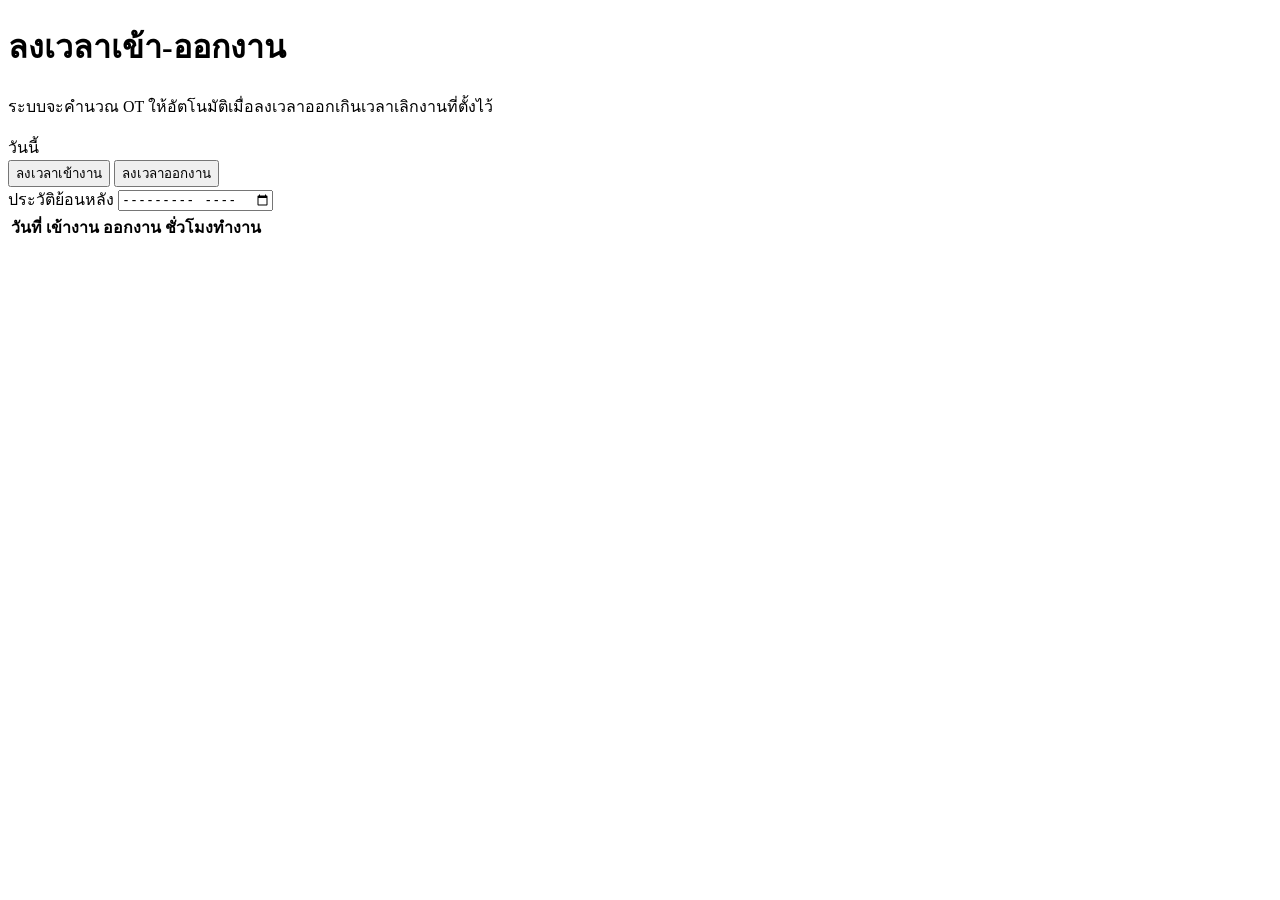
==== attendance.html @ 2a508471 "Add files via upload" ====
<!DOCTYPE html>
<html lang="th">
<head>
<meta charset="UTF-8">
<meta name="viewport" content="width=device-width, initial-scale=1.0">
<title>ลงเวลา · TIME/TRACK</title>
<link rel="stylesheet" href="css/style.css">
</head>
<body>
  <div class="app-shell">
    <nav id="app-nav"></nav>
    <main>
      <div class="page-header">
        <h1 class="page-title">ลงเวลาเข้า-ออกงาน</h1>
        <p class="page-subtitle">ระบบจะคำนวณ OT ให้อัตโนมัติเมื่อลงเวลาออกเกินเวลาเลิกงานที่ตั้งไว้</p>
      </div>

      <div class="card">
        <div class="card-title">
          วันนี้
          <span id="today-status"></span>
        </div>
        <div class="clock-actions">
          <button class="btn btn-primary" id="btn-clockin" onclick="clockIn()">ลงเวลาเข้างาน</button>
          <button class="btn btn-outline" id="btn-clockout" onclick="clockOut()">ลงเวลาออกงาน</button>
        </div>
      </div>

      <div class="card">
        <div class="card-title">
          ประวัติย้อนหลัง
          <input type="month" id="history-month-filter">
        </div>
        <table>
          <thead>
            <tr><th>วันที่</th><th>เข้างาน</th><th>ออกงาน</th><th>ชั่วโมงทำงาน</th><th></th></tr>
          </thead>
          <tbody id="attendance-history-body"></tbody>
        </table>
      </div>
    </main>
  </div>

  <script src="js/storage.js"></script>
  <script src="js/config.js"></script>
  <script src="js/app.js"></script>
  <script src="js/attendance.js"></script>
  <script>
    document.addEventListener('DOMContentLoaded', () => renderShell('attendance.html'));
  </script>
</body>
</html>
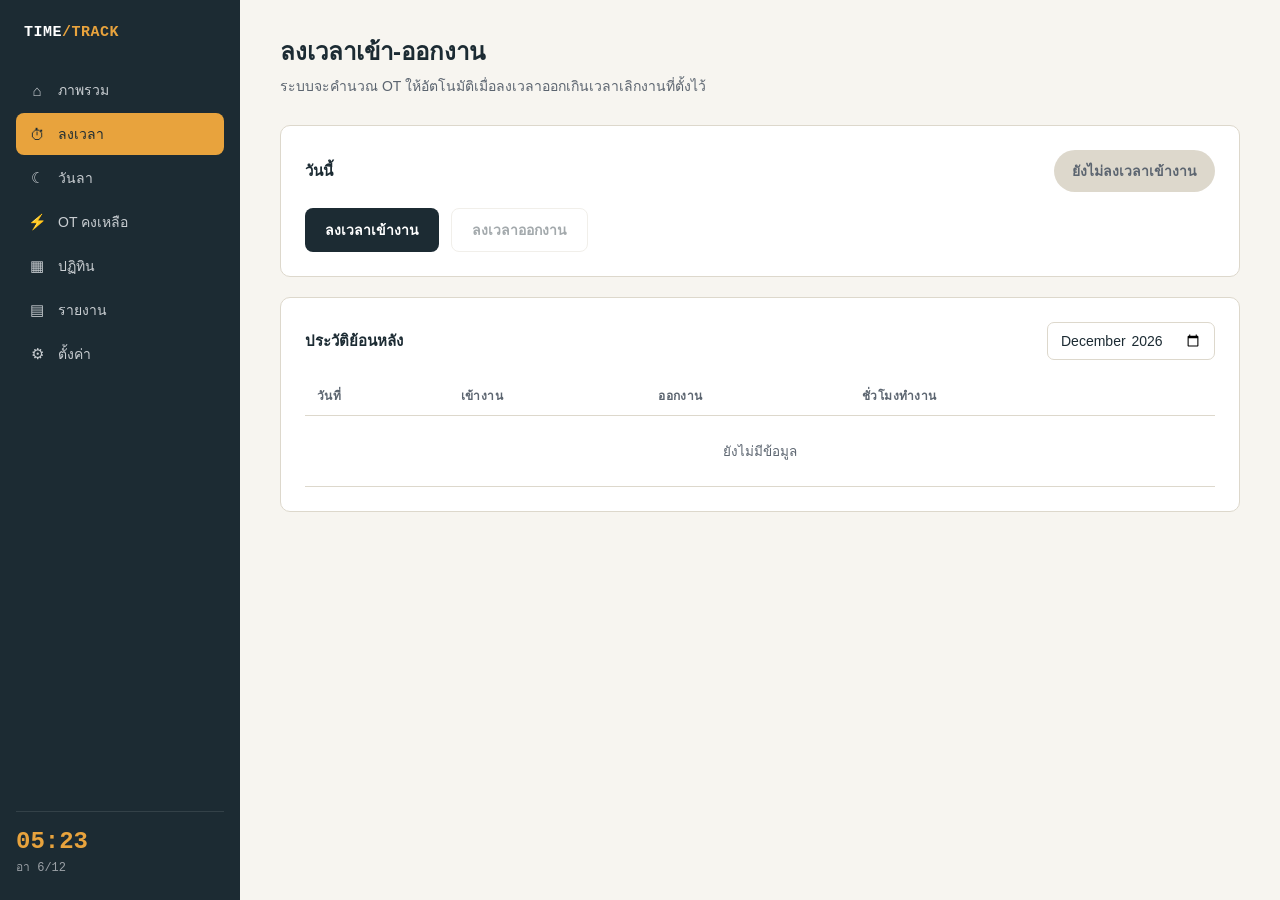
==== commit b0b6a220: "Add files via upload" ====
--- a/attendance.html
+++ b/attendance.html
@@ -4,7 +4,7 @@
 <meta charset="UTF-8">
 <meta name="viewport" content="width=device-width, initial-scale=1.0">
 <title>ลงเวลา · TIME/TRACK</title>
-<link rel="stylesheet" href="css/style.css">
+<link rel="stylesheet" href="style.css">
 </head>
 <body>
   <div class="app-shell">
@@ -41,10 +41,10 @@
     </main>
   </div>
 
-  <script src="js/storage.js"></script>
-  <script src="js/config.js"></script>
-  <script src="js/app.js"></script>
-  <script src="js/attendance.js"></script>
+  <script src="storage.js"></script>
+  <script src="config.js"></script>
+  <script src="app.js"></script>
+  <script src="attendance.js"></script>
   <script>
     document.addEventListener('DOMContentLoaded', () => renderShell('attendance.html'));
   </script>
--- a/style.css
+++ b/style.css
@@ -0,0 +1,321 @@
+@import url('https://fonts.googleapis.com/css2?family=Inter:wght@400;500;600;700&family=JetBrains+Mono:wght@400;500;700&display=swap');
+
+:root {
+  --bg: #F7F5F0;
+  --surface: #FFFFFF;
+  --ink: #1C2B33;
+  --ink-soft: #5C6570;
+  --border: #DDD8CC;
+  --accent: #E8A33D;
+  --accent-soft: #E8A33D22;
+  --good: #7FA88C;
+  --good-soft: #7FA88C22;
+  --bad: #C1666B;
+  --bad-soft: #C1666B22;
+  --radius: 10px;
+  --font-body: 'Inter', -apple-system, sans-serif;
+  --font-mono: 'JetBrains Mono', 'Courier New', monospace;
+}
+
+* { box-sizing: border-box; }
+
+html, body {
+  margin: 0;
+  padding: 0;
+  background: var(--bg);
+  color: var(--ink);
+  font-family: var(--font-body);
+  min-height: 100vh;
+}
+
+a { color: inherit; text-decoration: none; }
+
+.app-shell {
+  display: grid;
+  grid-template-columns: 240px 1fr;
+  min-height: 100vh;
+}
+
+/* ---------- Sidebar ---------- */
+#app-nav {
+  background: var(--ink);
+  color: #fff;
+  padding: 24px 16px;
+  display: flex;
+  flex-direction: column;
+  gap: 28px;
+  position: sticky;
+  top: 0;
+  height: 100vh;
+}
+
+.brand {
+  display: flex;
+  align-items: center;
+  gap: 10px;
+  padding: 0 8px;
+}
+
+.brand-logo { width: 28px; height: 28px; border-radius: 6px; }
+
+.brand-name {
+  font-family: var(--font-mono);
+  font-weight: 700;
+  letter-spacing: 0.5px;
+  font-size: 15px;
+}
+.brand-accent { color: var(--accent); }
+
+.nav-list { list-style: none; margin: 0; padding: 0; display: flex; flex-direction: column; gap: 2px; flex: 1; }
+
+.nav-link {
+  display: flex;
+  align-items: center;
+  gap: 12px;
+  padding: 10px 12px;
+  border-radius: 8px;
+  color: #C9CED2;
+  font-size: 14px;
+  font-weight: 500;
+  transition: background 0.15s, color 0.15s;
+}
+.nav-link:hover { background: rgba(255,255,255,0.06); color: #fff; }
+.nav-link.active { background: var(--accent); color: var(--ink); }
+.nav-icon { font-size: 15px; width: 18px; text-align: center; }
+
+.nav-clock {
+  border-top: 1px solid rgba(255,255,255,0.1);
+  padding-top: 16px;
+  font-family: var(--font-mono);
+}
+.clock-time { font-size: 24px; font-weight: 700; color: var(--accent); }
+.clock-date { font-size: 12px; color: #9AA0A6; margin-top: 2px; }
+
+/* ---------- Main content ---------- */
+main {
+  padding: 32px 40px;
+  max-width: 1100px;
+}
+
+.page-header { margin-bottom: 28px; }
+.page-title { font-size: 24px; font-weight: 700; margin: 0 0 4px; }
+.page-subtitle { color: var(--ink-soft); font-size: 14px; margin: 0; }
+
+.card {
+  background: var(--surface);
+  border: 1px solid var(--border);
+  border-radius: var(--radius);
+  padding: 24px;
+  margin-bottom: 20px;
+}
+
+.card-title {
+  font-size: 15px;
+  font-weight: 600;
+  margin: 0 0 16px;
+  display: flex;
+  align-items: center;
+  justify-content: space-between;
+}
+
+/* ---------- Buttons / inputs ---------- */
+.btn {
+  font-family: var(--font-body);
+  font-weight: 600;
+  font-size: 14px;
+  padding: 10px 20px;
+  border-radius: 8px;
+  border: none;
+  cursor: pointer;
+  transition: transform 0.1s, opacity 0.15s;
+}
+.btn:active { transform: scale(0.98); }
+.btn:disabled { opacity: 0.4; cursor: not-allowed; }
+.btn-primary { background: var(--ink); color: #fff; }
+.btn-primary:hover:not(:disabled) { opacity: 0.88; }
+.btn-accent { background: var(--accent); color: var(--ink); }
+.btn-accent:hover:not(:disabled) { opacity: 0.88; }
+.btn-outline { background: transparent; border: 1px solid var(--border); color: var(--ink); }
+.btn-outline:hover { background: var(--bg); }
+.btn-icon {
+  background: transparent; border: none; cursor: pointer; color: var(--bad);
+  font-size: 14px; padding: 4px 8px; border-radius: 6px;
+}
+.btn-icon:hover { background: var(--bad-soft); }
+
+input, select, textarea {
+  font-family: var(--font-body);
+  font-size: 14px;
+  padding: 9px 12px;
+  border: 1px solid var(--border);
+  border-radius: 7px;
+  background: var(--surface);
+  color: var(--ink);
+}
+input:focus, select:focus, textarea:focus {
+  outline: 2px solid var(--accent);
+  outline-offset: 1px;
+}
+label { font-size: 13px; font-weight: 500; color: var(--ink-soft); display: block; margin-bottom: 6px; }
+.field { margin-bottom: 16px; }
+.field-row { display: flex; gap: 16px; flex-wrap: wrap; }
+.field-row .field { flex: 1; min-width: 160px; }
+
+/* ---------- Status pills ---------- */
+.status-pill {
+  display: inline-block;
+  padding: 10px 18px;
+  border-radius: 999px;
+  font-weight: 600;
+  font-size: 14px;
+  font-family: var(--font-mono);
+}
+.status-idle { background: var(--border); color: var(--ink-soft); }
+.status-in { background: var(--accent-soft); color: var(--accent); }
+.status-out { background: var(--good-soft); color: var(--good); }
+
+.clock-actions { display: flex; gap: 12px; margin-top: 16px; }
+
+/* ---------- Tables ---------- */
+table { width: 100%; border-collapse: collapse; font-size: 13.5px; }
+th {
+  text-align: left;
+  color: var(--ink-soft);
+  font-weight: 600;
+  font-size: 12px;
+  text-transform: uppercase;
+  letter-spacing: 0.4px;
+  padding: 10px 12px;
+  border-bottom: 1px solid var(--border);
+}
+td { padding: 10px 12px; border-bottom: 1px solid var(--border); vertical-align: middle; }
+td input[type="time"] { padding: 6px 8px; font-family: var(--font-mono); }
+.empty-row { text-align: center; color: var(--ink-soft); padding: 24px !important; }
+.row-expired { opacity: 0.5; }
+
+.tag {
+  display: inline-block;
+  padding: 3px 9px;
+  border-radius: 6px;
+  font-size: 12px;
+  font-weight: 600;
+}
+.tag-ot { background: var(--accent-soft); color: var(--accent); }
+.tag-used { background: var(--border); color: var(--ink-soft); }
+.tag-expired { background: var(--bad-soft); color: var(--bad); }
+
+/* ---------- Dashboard cards ---------- */
+.stat-grid {
+  display: grid;
+  grid-template-columns: repeat(auto-fit, minmax(180px, 1fr));
+  gap: 16px;
+  margin-bottom: 24px;
+}
+.stat-card {
+  background: var(--surface);
+  border: 1px solid var(--border);
+  border-radius: var(--radius);
+  padding: 20px;
+}
+.stat-label { font-size: 12.5px; color: var(--ink-soft); margin-bottom: 8px; }
+.stat-value { font-family: var(--font-mono); font-size: 26px; font-weight: 700; }
+.stat-value.accent { color: var(--accent); }
+.stat-value.good { color: var(--good); }
+.stat-value.bad { color: var(--bad); }
+
+/* ---------- Leave quota ---------- */
+.quota-grid { display: grid; grid-template-columns: repeat(auto-fit, minmax(200px, 1fr)); gap: 16px; }
+.quota-card {
+  background: var(--surface);
+  border: 1px solid var(--border);
+  border-left: 4px solid var(--accent);
+  border-radius: var(--radius);
+  padding: 16px 18px;
+}
+.quota-label { font-size: 13px; color: var(--ink-soft); margin-bottom: 6px; }
+.quota-numbers { font-family: var(--font-mono); font-size: 22px; font-weight: 700; }
+.quota-numbers span { font-size: 12px; font-weight: 400; color: var(--ink-soft); }
+.quota-bar { height: 6px; background: var(--bg); border-radius: 999px; margin: 10px 0 6px; overflow: hidden; }
+.quota-bar-fill { height: 100%; background: var(--accent); }
+.quota-used { font-size: 12px; color: var(--ink-soft); }
+
+/* ---------- OT bank ---------- */
+.ot-balance-box { text-align: center; padding: 20px 0; }
+.ot-balance-value { font-family: var(--font-mono); font-size: 44px; font-weight: 700; color: var(--accent); }
+.ot-balance-value.negative { color: var(--bad); }
+.ot-balance-caption { color: var(--ink-soft); font-size: 13px; margin-top: 4px; }
+
+/* ---------- Calendar ---------- */
+.calendar-header { display: flex; align-items: center; justify-content: space-between; margin-bottom: 16px; }
+.calendar-header h2 { font-family: var(--font-mono); font-size: 18px; margin: 0; }
+.cal-grid {
+  display: grid;
+  grid-template-columns: repeat(7, 1fr);
+  gap: 6px;
+}
+.cal-weekday { text-align: center; font-size: 12px; font-weight: 600; color: var(--ink-soft); padding-bottom: 6px; }
+.cal-cell {
+  background: var(--surface);
+  border: 1px solid var(--border);
+  border-radius: 8px;
+  min-height: 72px;
+  padding: 6px 8px;
+  cursor: pointer;
+  transition: border-color 0.15s;
+}
+.cal-cell:hover { border-color: var(--accent); }
+.cal-cell-empty { background: transparent; border: none; cursor: default; }
+.cal-cell-today { border-color: var(--ink); border-width: 2px; }
+.cal-cell-holiday { background: var(--bad-soft); }
+.cal-daynum { font-family: var(--font-mono); font-size: 13px; font-weight: 600; }
+.cal-holiday-label { font-size: 10px; color: var(--bad); margin-top: 2px; line-height: 1.2; }
+.cal-dots { display: flex; gap: 4px; margin-top: 6px; flex-wrap: wrap; }
+.cal-dot { width: 7px; height: 7px; border-radius: 50%; display: inline-block; }
+.cal-dot-work { background: var(--ink); }
+.cal-dot-ot { background: var(--accent); }
+
+#day-detail-panel {
+  margin-top: 16px;
+  padding: 18px;
+  background: var(--surface);
+  border: 1px solid var(--border);
+  border-radius: var(--radius);
+  display: none;
+}
+#day-detail-panel.open { display: block; }
+#day-detail-panel h3 { margin: 0 0 12px; font-family: var(--font-mono); font-size: 15px; }
+.detail-row { padding: 6px 0; font-size: 13.5px; border-bottom: 1px dashed var(--border); }
+.detail-row:last-child { border-bottom: none; }
+.detail-muted { color: var(--ink-soft); }
+
+/* ---------- Report ---------- */
+.report-cards { display: grid; grid-template-columns: repeat(auto-fit, minmax(170px, 1fr)); gap: 16px; margin-bottom: 20px; }
+.report-card { background: var(--surface); border: 1px solid var(--border); border-radius: var(--radius); padding: 18px; }
+.report-card-label { font-size: 12.5px; color: var(--ink-soft); margin-bottom: 8px; }
+.report-card-value { font-family: var(--font-mono); font-size: 22px; font-weight: 700; }
+.accent-ot { color: var(--accent); }
+
+/* ---------- Toast ---------- */
+#toast-box { position: fixed; bottom: 24px; right: 24px; display: flex; flex-direction: column; gap: 8px; z-index: 999; }
+.toast {
+  background: var(--ink);
+  color: #fff;
+  padding: 12px 18px;
+  border-radius: 8px;
+  font-size: 13.5px;
+  opacity: 0;
+  transform: translateY(8px);
+  transition: opacity 0.25s, transform 0.25s;
+}
+.toast.show { opacity: 1; transform: translateY(0); }
+.toast-warn { background: var(--bad); }
+
+/* ---------- Responsive ---------- */
+@media (max-width: 820px) {
+  .app-shell { grid-template-columns: 1fr; }
+  #app-nav { position: relative; height: auto; flex-direction: row; align-items: center; padding: 12px 16px; }
+  .nav-list { flex-direction: row; overflow-x: auto; }
+  .nav-link span:last-child { display: none; }
+  .nav-clock { display: none; }
+  main { padding: 20px; }
+}
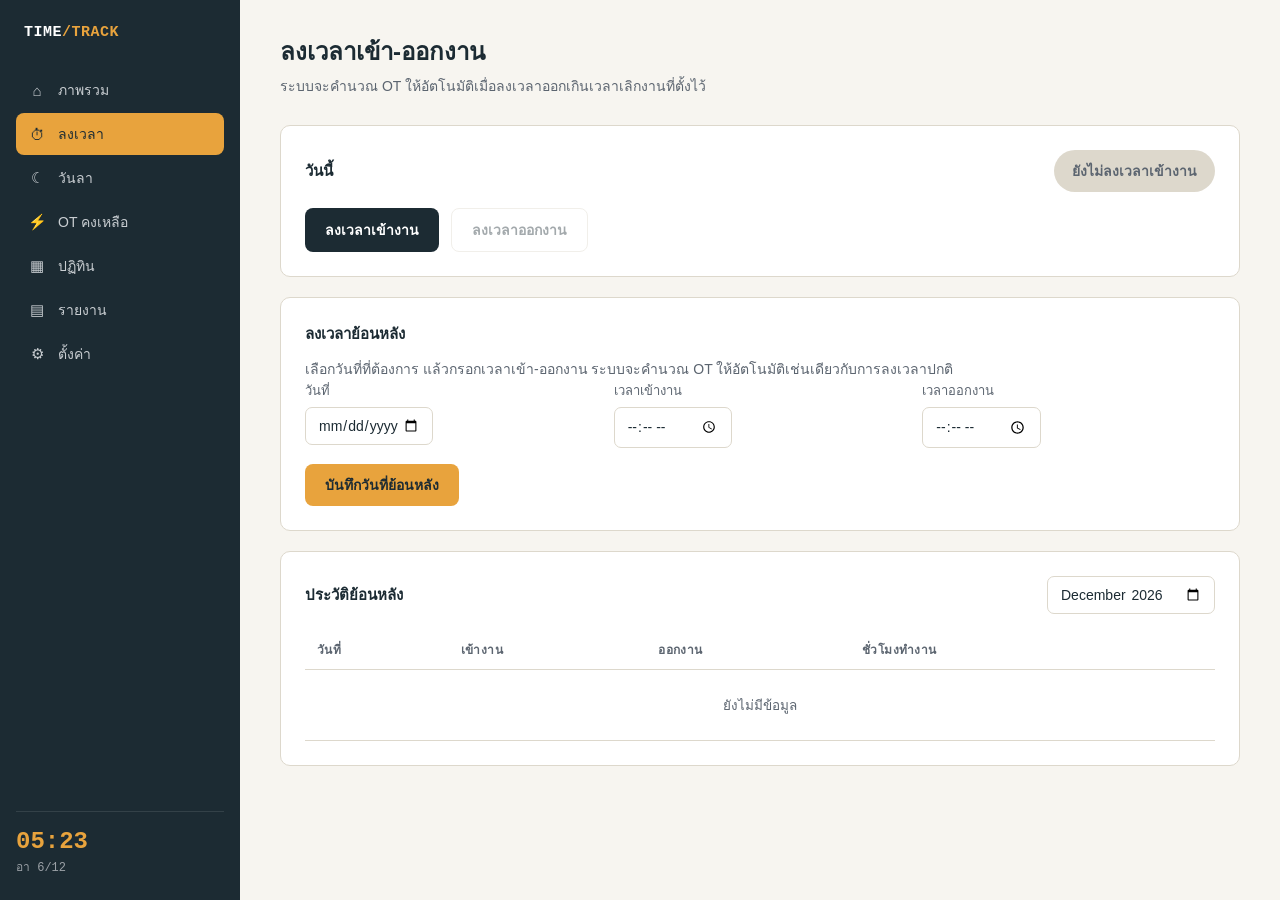
==== commit a5e2ca9d: "Add files via upload" ====
--- a/attendance.html
+++ b/attendance.html
@@ -27,6 +27,26 @@
       </div>
 
       <div class="card">
+        <div class="card-title">ลงเวลาย้อนหลัง</div>
+        <p class="page-subtitle" style="margin-top:-4px">เลือกวันที่ที่ต้องการ แล้วกรอกเวลาเข้า-ออกงาน ระบบจะคำนวณ OT ให้อัตโนมัติเช่นเดียวกับการลงเวลาปกติ</p>
+        <div class="field-row">
+          <div class="field">
+            <label>วันที่</label>
+            <input type="date" id="manual-att-date">
+          </div>
+          <div class="field">
+            <label>เวลาเข้างาน</label>
+            <input type="time" id="manual-att-timein">
+          </div>
+          <div class="field">
+            <label>เวลาออกงาน</label>
+            <input type="time" id="manual-att-timeout">
+          </div>
+        </div>
+        <button class="btn btn-accent" onclick="saveManualAttendance()">บันทึกวันที่ย้อนหลัง</button>
+      </div>
+
+      <div class="card">
         <div class="card-title">
           ประวัติย้อนหลัง
           <input type="month" id="history-month-filter">
@@ -46,7 +66,11 @@
   <script src="app.js"></script>
   <script src="attendance.js"></script>
   <script>
-    document.addEventListener('DOMContentLoaded', () => renderShell('attendance.html'));
+    document.addEventListener('DOMContentLoaded', () => {
+      renderShell('attendance.html');
+      const manualDate = document.getElementById('manual-att-date');
+      if (manualDate) manualDate.max = DateUtil.todayISO();
+    });
   </script>
 </body>
 </html>
--- a/style.css
+++ b/style.css
@@ -245,6 +245,11 @@
 .ot-balance-value.negative { color: var(--bad); }
 .ot-balance-caption { color: var(--ink-soft); font-size: 13px; margin-top: 4px; }
 
+.ot-summary-row { display: grid; grid-template-columns: repeat(auto-fit, minmax(150px, 1fr)); gap: 16px; margin-top: 16px; }
+.ot-summary-box { background: var(--bg); border: 1px solid var(--border); border-radius: var(--radius); padding: 14px 16px; }
+.ot-summary-label { font-size: 12.5px; color: var(--ink-soft); margin-bottom: 6px; }
+.ot-summary-value { font-family: var(--font-mono); font-size: 18px; font-weight: 700; }
+
 /* ---------- Calendar ---------- */
 .calendar-header { display: flex; align-items: center; justify-content: space-between; margin-bottom: 16px; }
 .calendar-header h2 { font-family: var(--font-mono); font-size: 18px; margin: 0; }
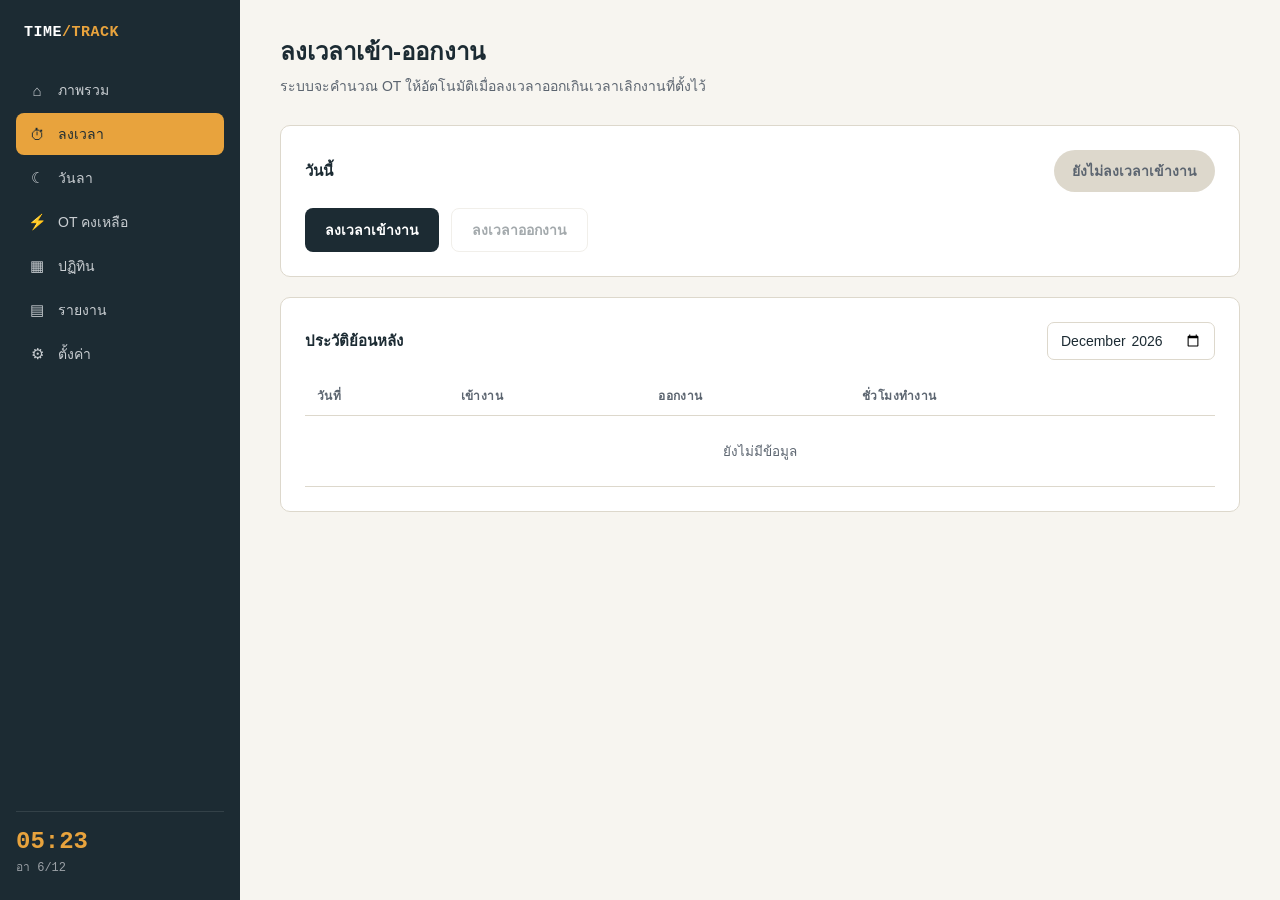
==== commit 8725427b: "Add files via upload" ====
--- a/attendance.html
+++ b/attendance.html
@@ -27,26 +27,6 @@
       </div>
 
       <div class="card">
-        <div class="card-title">ลงเวลาย้อนหลัง</div>
-        <p class="page-subtitle" style="margin-top:-4px">เลือกวันที่ที่ต้องการ แล้วกรอกเวลาเข้า-ออกงาน ระบบจะคำนวณ OT ให้อัตโนมัติเช่นเดียวกับการลงเวลาปกติ</p>
-        <div class="field-row">
-          <div class="field">
-            <label>วันที่</label>
-            <input type="date" id="manual-att-date">
-          </div>
-          <div class="field">
-            <label>เวลาเข้างาน</label>
-            <input type="time" id="manual-att-timein">
-          </div>
-          <div class="field">
-            <label>เวลาออกงาน</label>
-            <input type="time" id="manual-att-timeout">
-          </div>
-        </div>
-        <button class="btn btn-accent" onclick="saveManualAttendance()">บันทึกวันที่ย้อนหลัง</button>
-      </div>
-
-      <div class="card">
         <div class="card-title">
           ประวัติย้อนหลัง
           <input type="month" id="history-month-filter">
@@ -66,11 +46,7 @@
   <script src="app.js"></script>
   <script src="attendance.js"></script>
   <script>
-    document.addEventListener('DOMContentLoaded', () => {
-      renderShell('attendance.html');
-      const manualDate = document.getElementById('manual-att-date');
-      if (manualDate) manualDate.max = DateUtil.todayISO();
-    });
+    document.addEventListener('DOMContentLoaded', () => renderShell('attendance.html'));
   </script>
 </body>
 </html>
--- a/style.css
+++ b/style.css
@@ -160,6 +160,8 @@
 .field { margin-bottom: 16px; }
 .field-row { display: flex; gap: 16px; flex-wrap: wrap; }
 .field-row .field { flex: 1; min-width: 160px; }
+.quota-dhm { display: flex; gap: 6px; }
+.quota-dhm input { width: 100%; min-width: 0; }
 
 /* ---------- Status pills ---------- */
 .status-pill {
@@ -244,11 +246,6 @@
 .ot-balance-value { font-family: var(--font-mono); font-size: 44px; font-weight: 700; color: var(--accent); }
 .ot-balance-value.negative { color: var(--bad); }
 .ot-balance-caption { color: var(--ink-soft); font-size: 13px; margin-top: 4px; }
-
-.ot-summary-row { display: grid; grid-template-columns: repeat(auto-fit, minmax(150px, 1fr)); gap: 16px; margin-top: 16px; }
-.ot-summary-box { background: var(--bg); border: 1px solid var(--border); border-radius: var(--radius); padding: 14px 16px; }
-.ot-summary-label { font-size: 12.5px; color: var(--ink-soft); margin-bottom: 6px; }
-.ot-summary-value { font-family: var(--font-mono); font-size: 18px; font-weight: 700; }
 
 /* ---------- Calendar ---------- */
 .calendar-header { display: flex; align-items: center; justify-content: space-between; margin-bottom: 16px; }
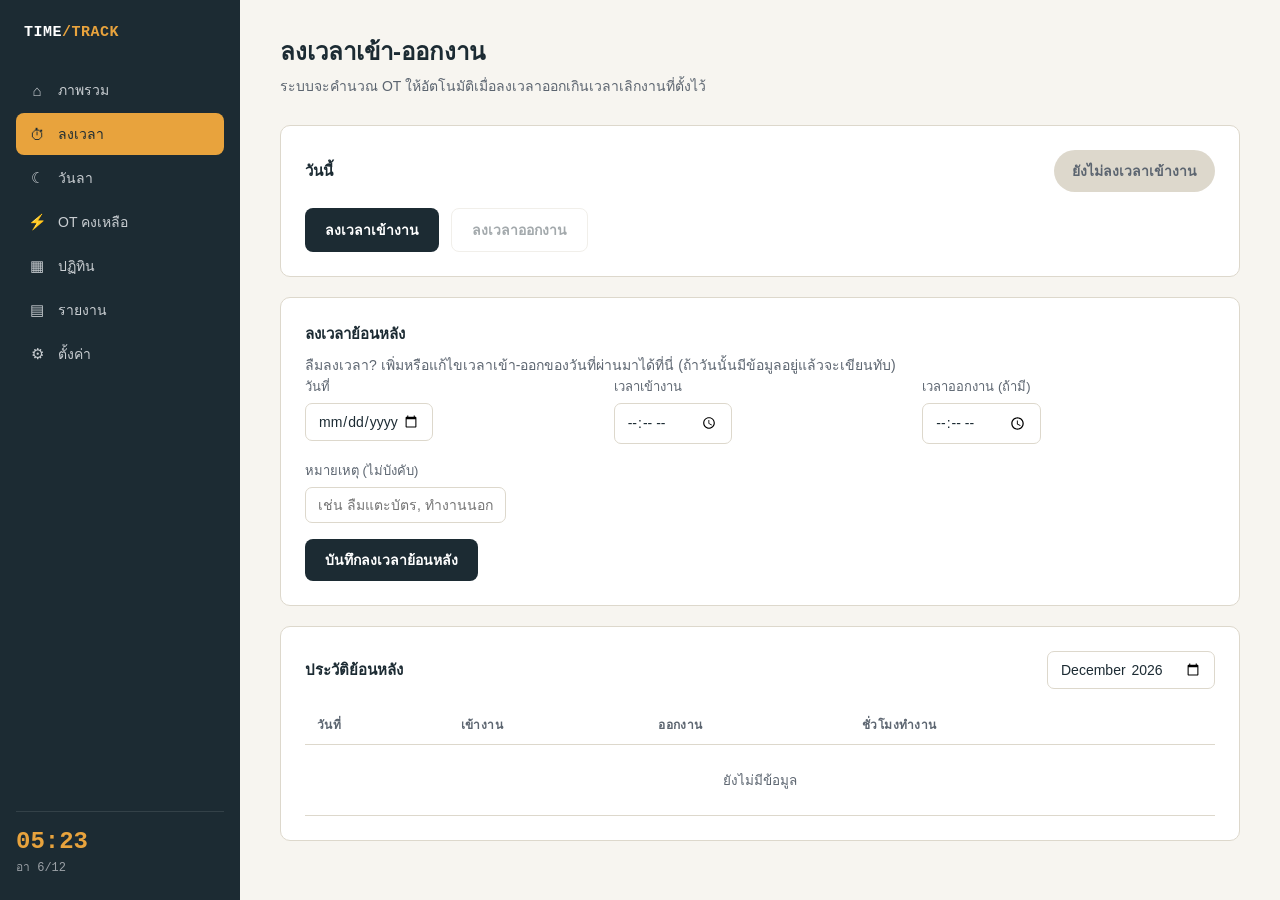
==== commit 528c5b8e: "Add files via upload" ====
--- a/attendance.html
+++ b/attendance.html
@@ -27,6 +27,30 @@
       </div>
 
       <div class="card">
+        <div class="card-title">ลงเวลาย้อนหลัง</div>
+        <p class="page-subtitle" style="margin-top:-8px">ลืมลงเวลา? เพิ่มหรือแก้ไขเวลาเข้า-ออกของวันที่ผ่านมาได้ที่นี่ (ถ้าวันนั้นมีข้อมูลอยู่แล้วจะเขียนทับ)</p>
+        <div class="field-row">
+          <div class="field">
+            <label>วันที่</label>
+            <input type="date" id="back-date">
+          </div>
+          <div class="field">
+            <label>เวลาเข้างาน</label>
+            <input type="time" id="back-timein">
+          </div>
+          <div class="field">
+            <label>เวลาออกงาน (ถ้ามี)</label>
+            <input type="time" id="back-timeout">
+          </div>
+        </div>
+        <div class="field">
+          <label>หมายเหตุ (ไม่บังคับ)</label>
+          <input type="text" id="back-note" placeholder="เช่น ลืมแตะบัตร, ทำงานนอกสถานที่">
+        </div>
+        <button class="btn btn-primary" onclick="addBackdatedAttendance()">บันทึกลงเวลาย้อนหลัง</button>
+      </div>
+
+      <div class="card">
         <div class="card-title">
           ประวัติย้อนหลัง
           <input type="month" id="history-month-filter">
